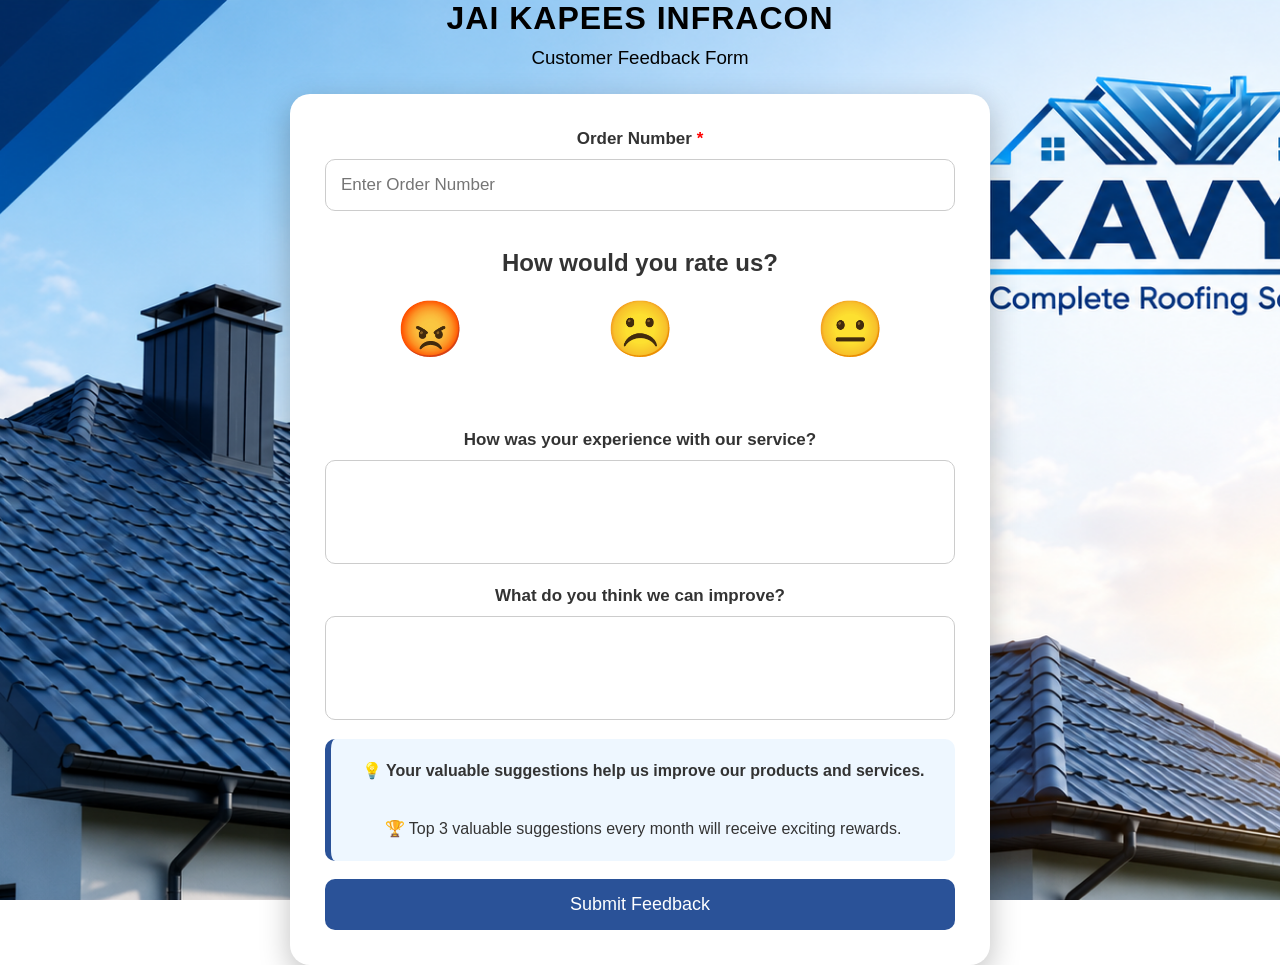
==== index.html @ 8fbb3305 "Update index.html" ====
<!DOCTYPE html>
<html lang="en">

<head>

    <meta charset="UTF-8">

    <meta name="viewport" content="width=device-width, initial-scale=1.0">

    <title>Customer Feedback</title>

    <link rel="stylesheet" href="style.css">

</head>

<body>

<div class="container">

    <h1>JAI KAPEES INFRACON</h1>
     <h3>Customer Feedback Form</h3>
  <div class="card">

        <label>Order Number <span>*</span></label>

        <input
            type="text"
            id="orderNo"
            placeholder="Enter Order Number">

        <br><br>

        <h2>How would you rate us?</h2>

        <div class="emoji-container">

            <span class="emoji" data-rating="1">😡</span>

            <span class="emoji" data-rating="2">☹️</span>

            <span class="emoji" data-rating="3">😐</span>

        </div>

        <p id="ratingText"></p>

        <br>

        <label>

            How was your experience with our service?

        </label>

        <textarea

            id="experience"

            rows="4"

            placeholder="Write your experience...">

        </textarea>

        <br><br>

        <label>

            What do you think we can improve?

        </label>

        <textarea

            id="improve"

            rows="4"

            placeholder="Your valuable suggestion...">

        </textarea>

        <br>

        <div class="note">

            💡

            <b>

            Your valuable suggestions help us improve our products and services.

            </b>

            <br><br>

            🏆

            Top 3 valuable suggestions every month

            will receive exciting rewards.

        </div>

        <br>

        <button id="submitBtn">

            Submit Feedback

        </button>

    </div>

</div>

<script src="script.js"></script>

</body>

</html>
---- style.css ----
*{
    margin:0;
    padding:0;
    box-sizing:border-box;
}

body{
    font-family:Segoe UI,Tahoma,Geneva,Verdana,sans-serif;
    text-align:center;
    background-image:url('Background.png');
    background-size:cover;
    background-position:center;
    background-repeat: no-repeat;
    background-attachment: fixed;
    min-height:100vh;
    display:flex;
    justify-content:center;
    align-items:center;
}
.container{

    width:100%;

    max-width:700px;

}

.logo{

    text-align:center;

    font-size:70px;

    margin-bottom:10px;

}

h1{

    text-align:center;

    color:Black;

    margin-bottom:10px;

    letter-spacing:1px;

}

h3{

    text-align:center;

    color:Black;
    margin-bottom:25px;
    font-weight:400;
}
.card{
 background:white;
 padding:35px;
 border-radius:20px;
  box-shadow:0 10px 30px rgba(0,0,0,.25);
}
label{
 font-size:17px;
 font-weight:600;
 color:#333;
}
label span{
 color:red;

}

input{

    width:100%;

    padding:15px;

    margin-top:10px;

    border-radius:10px;

    border:1px solid #ccc;

    font-size:17px;

}

input:focus{

    outline:none;

    border:2px solid #2a5298;

}

textarea{

    width:100%;

    padding:15px;

    margin-top:10px;

    border-radius:10px;

    border:1px solid #ccc;

    resize:none;

    font-size:16px;

}

textarea:focus{

    outline:none;

    border:2px solid #2a5298;

}

h2{

    text-align:center;

    color:#333;

    margin:20px 0;

}

.emoji-container{

    display:flex;

    justify-content:space-around;

    align-items:center;

    margin:20px 0;

}

.emoji{

    font-size:55px;

    cursor:pointer;

    transition:.3s;

}

.emoji:hover{

    transform:scale(1.35);

}

.selected{

    transform:scale(1.5);

    filter:drop-shadow(0 0 8px gold);

}

#ratingText{

    text-align:center;

    font-size:20px;

    color:#2a5298;

    font-weight:bold;

    height:30px;

}

.note{

    background:#eef7ff;

    border-left:6px solid #2a5298;

    padding:18px;

    border-radius:10px;

    line-height:1.8;

    color:#333;

    margin-top:15px;

}

button{

    width:100%;

    padding:15px;

    background:#2a5298;

    color:white;

    font-size:18px;

    border:none;

    border-radius:10px;

    cursor:pointer;

    transition:.3s;

}

button:hover{

    background:#1e3c72;

    transform:scale(1.02);

}

.success{

    text-align:center;

    padding:40px;

}

.success h2{

    color:green;

    margin-bottom:20px;

}

.success p{

    font-size:18px;

    color:#555;

}

@media(max-width:768px){

.card{

padding:25px;

}

.emoji{

font-size:45px;

}

h1{

font-size:28px;

}

}
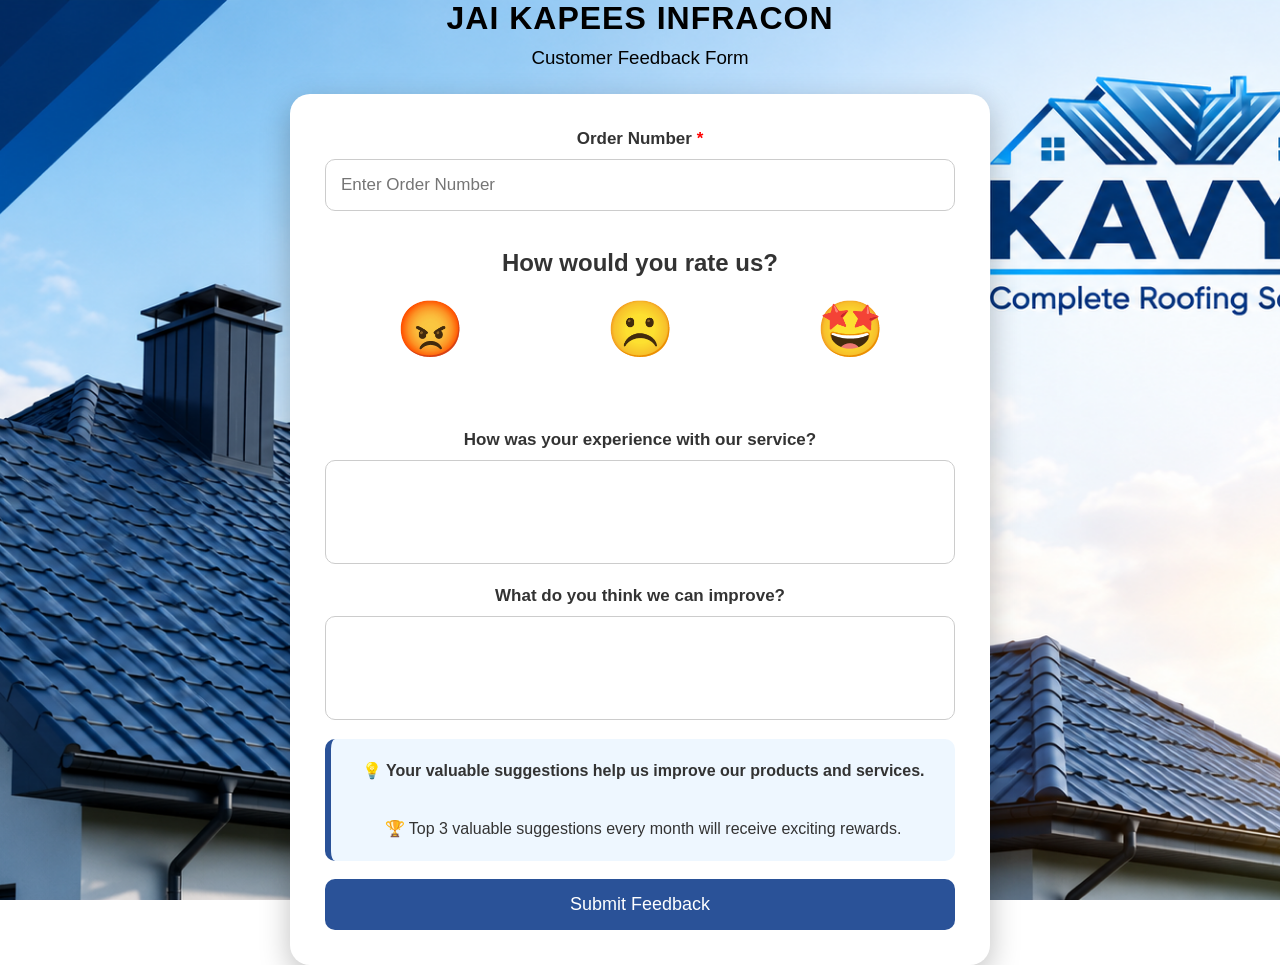
==== commit abba60fe: "Update index.html" ====
--- a/index.html
+++ b/index.html
@@ -38,7 +38,7 @@
 
             <span class="emoji" data-rating="2">☹️</span>
 
-            <span class="emoji" data-rating="3">😐</span>
+            <span class="emoji" data-rating="3">🤩</span>
 
         </div>
 
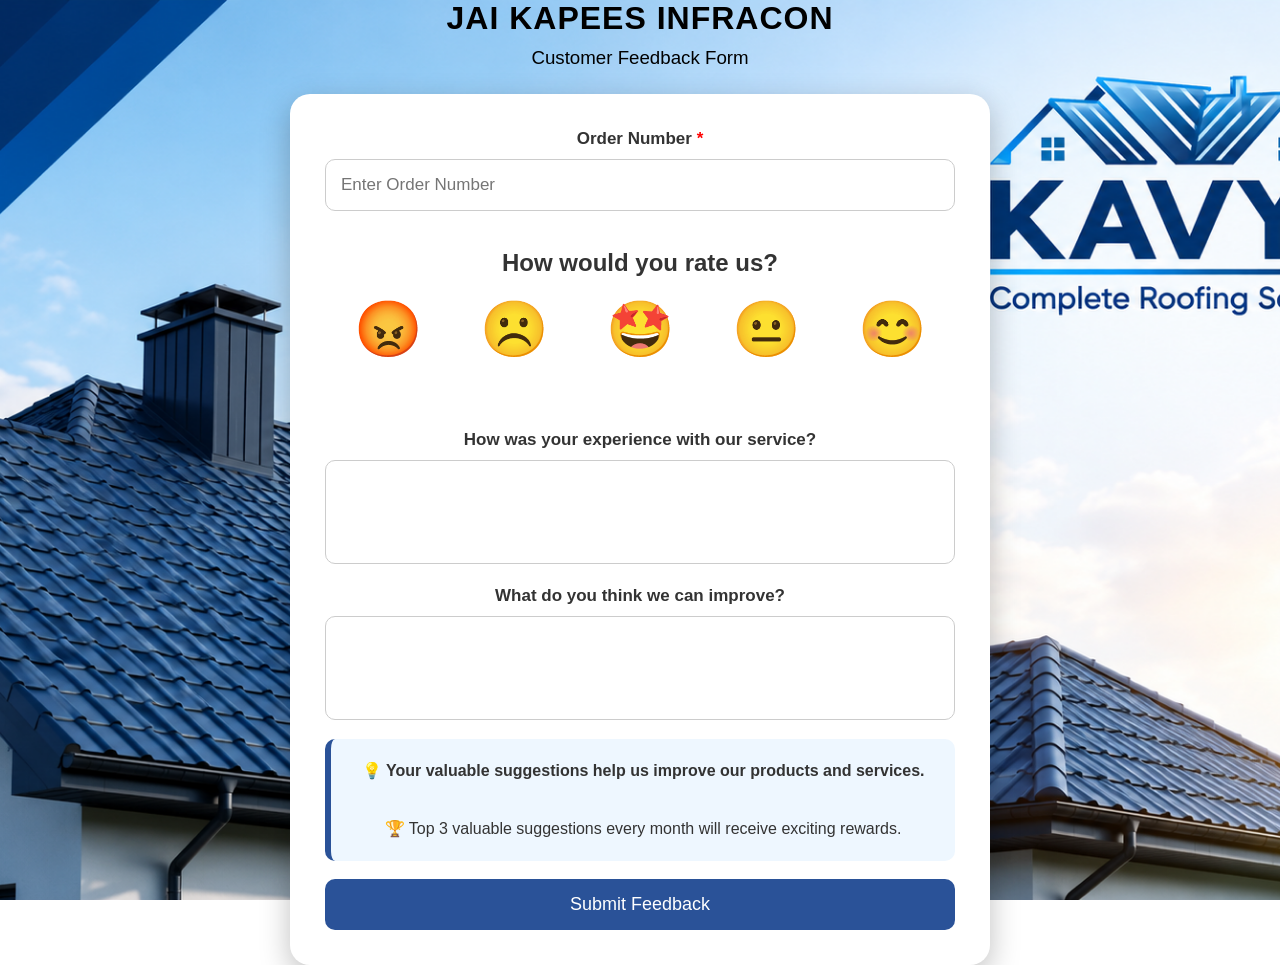
==== commit b6df793f: "Update index.html" ====
--- a/index.html
+++ b/index.html
@@ -39,6 +39,10 @@
             <span class="emoji" data-rating="2">☹️</span>
 
             <span class="emoji" data-rating="3">🤩</span>
+                                                                     
+            <span class="emoji" data-rating="3">😐</span>
+            
+           <span class="emoji" data-rating="4">😊</span>
 
         </div>
 
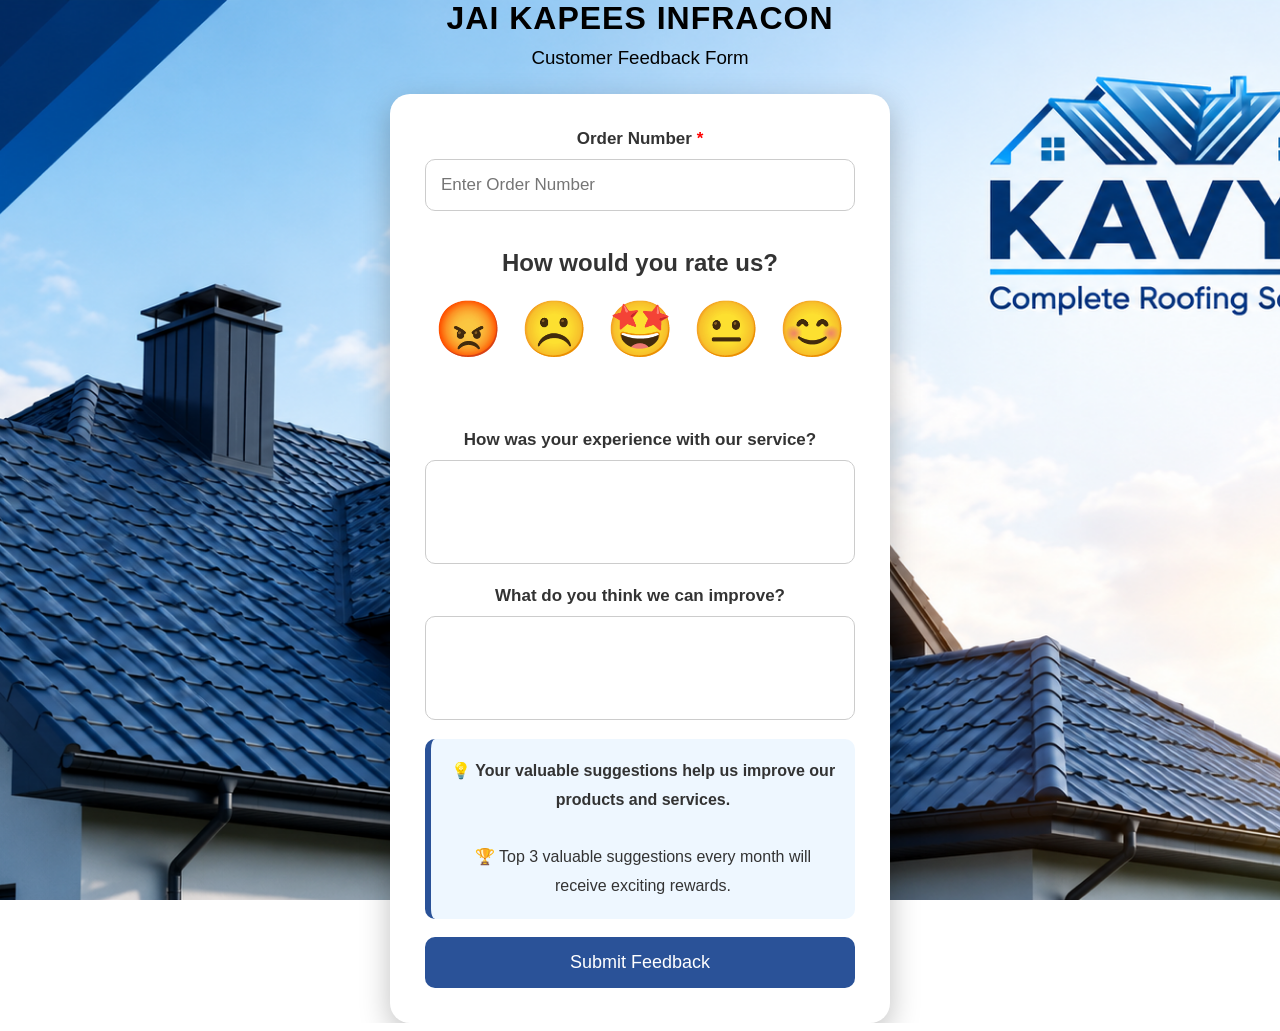
==== commit 7abd8a79: "Update index.html" ====
--- a/index.html
+++ b/index.html
@@ -34,15 +34,15 @@
 
         <div class="emoji-container">
 
-            <span class="emoji" data-rating="1">😡</span>
+            <span class="emoji" data-rating="5">😡</span>
 
-            <span class="emoji" data-rating="2">☹️</span>
+            <span class="emoji" data-rating="4">☹️</span>
 
-            <span class="emoji" data-rating="3">🤩</span>
+            <span class="emoji" data-rating="1">🤩</span>
                                                                      
-            <span class="emoji" data-rating="3">😐</span>
+            <span class="emoji" data-rating="2">😐</span>
             
-           <span class="emoji" data-rating="4">😊</span>
+           <span class="emoji" data-rating="3">😊</span>
 
         </div>
 
--- a/style.css
+++ b/style.css
@@ -21,7 +21,7 @@
 
     width:100%;
 
-    max-width:700px;
+    max-width:500px;
 
 }
 
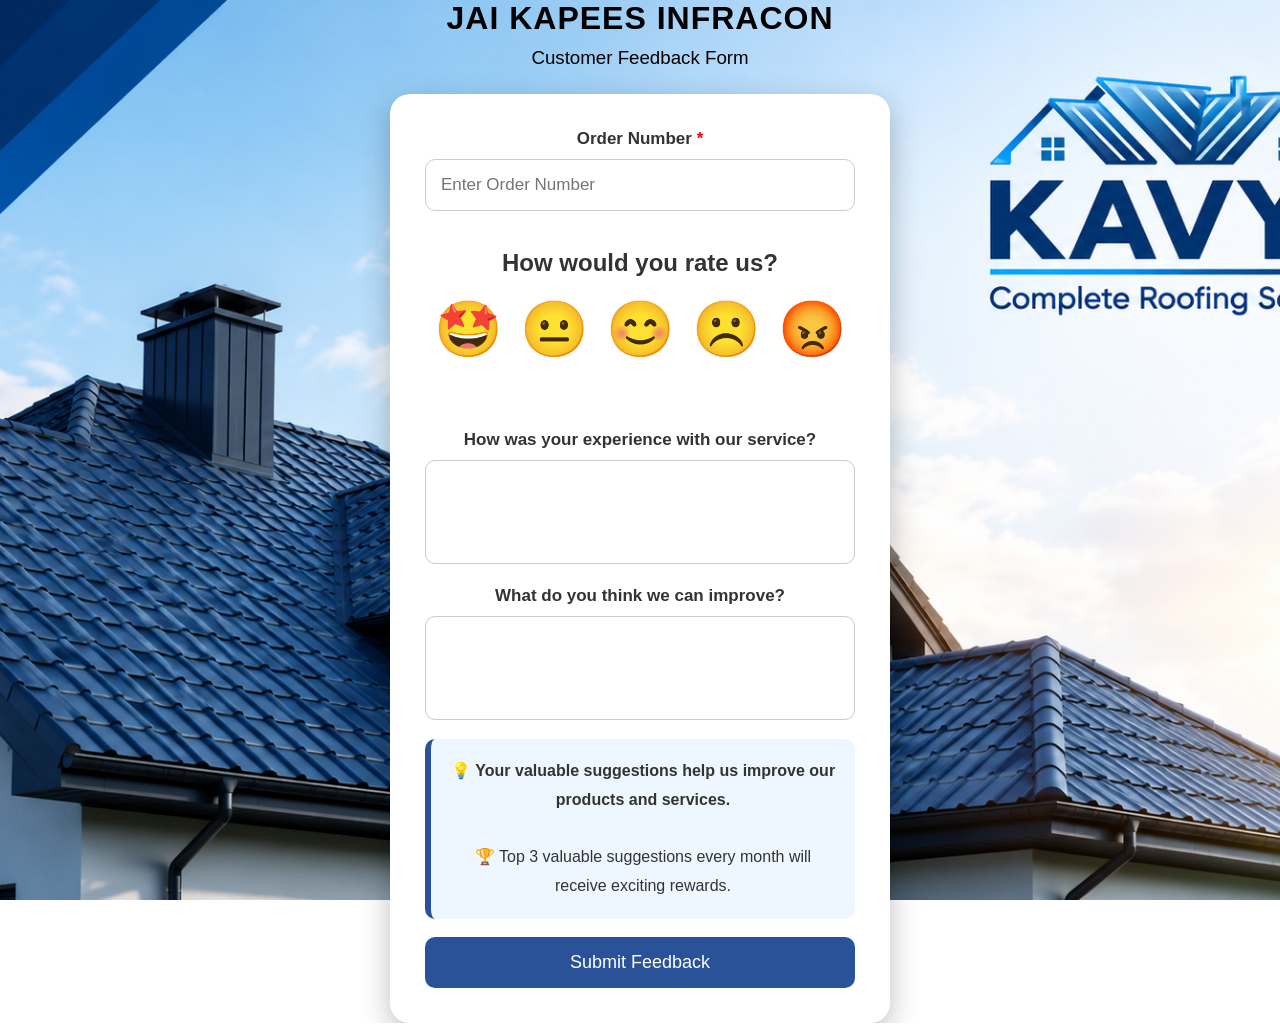
==== commit cd4d5ac8: "Update index.html" ====
--- a/index.html
+++ b/index.html
@@ -34,15 +34,15 @@
 
         <div class="emoji-container">
 
+            <span class="emoji" data-rating="1">🤩</span>
+
+            <span class="emoji" data-rating="2">😐</span> 
+
+            <span class="emoji" data-rating="3">😊</span>
+                                                                     
+            <span class="emoji" data-rating="4">☹️</span>
+            
             <span class="emoji" data-rating="5">😡</span>
-
-            <span class="emoji" data-rating="4">☹️</span>
-
-            <span class="emoji" data-rating="1">🤩</span>
-                                                                     
-            <span class="emoji" data-rating="2">😐</span>
-            
-           <span class="emoji" data-rating="3">😊</span>
 
         </div>
 
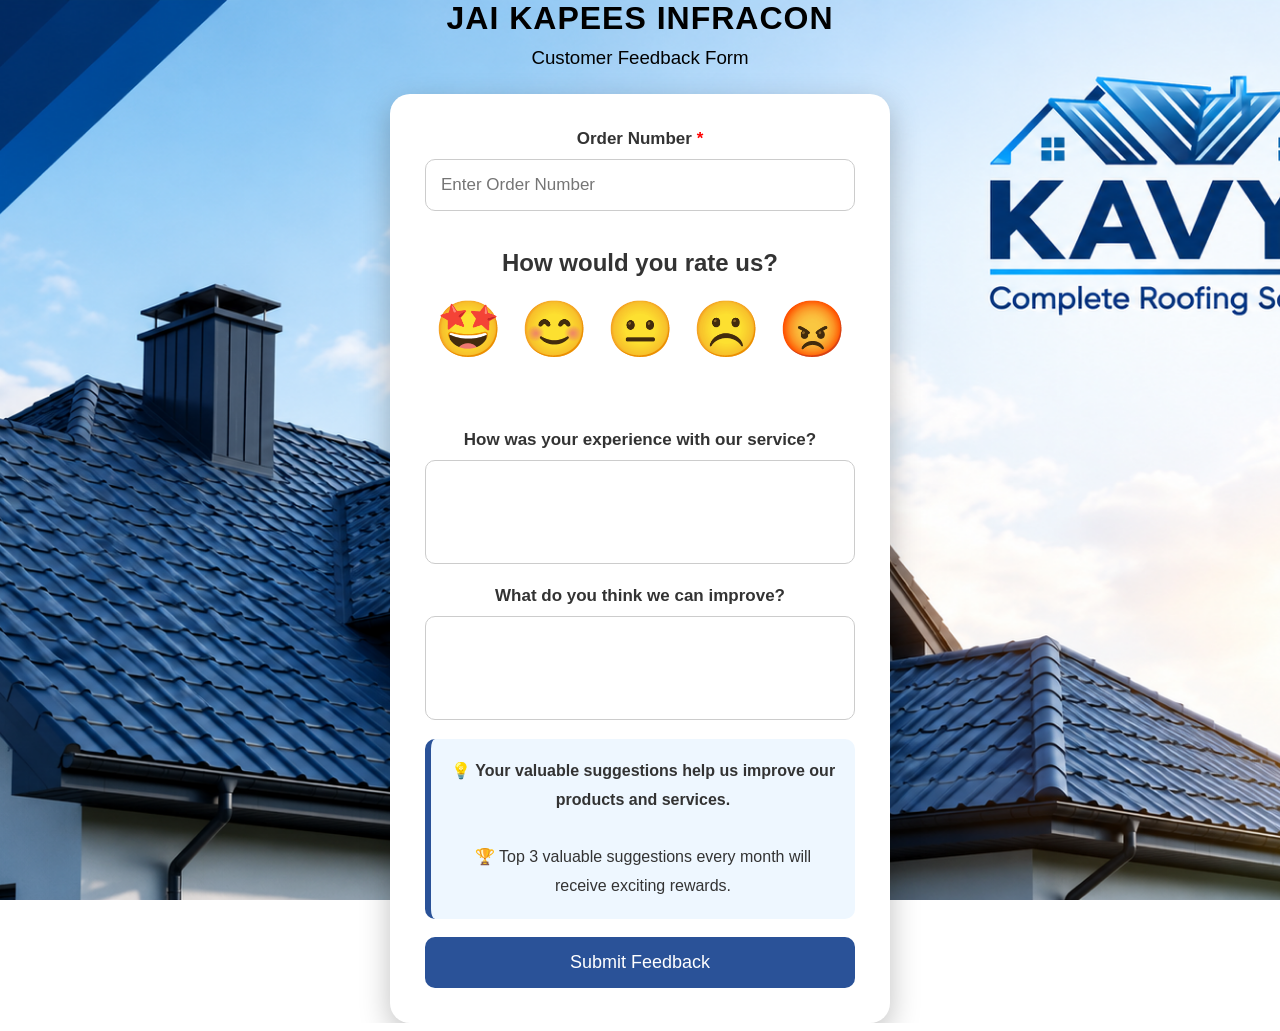
==== commit 38507dc8: "Update index.html" ====
--- a/index.html
+++ b/index.html
@@ -36,9 +36,9 @@
 
             <span class="emoji" data-rating="1">🤩</span>
 
-            <span class="emoji" data-rating="2">😐</span> 
+            <span class="emoji" data-rating="2">😊</span> 
 
-            <span class="emoji" data-rating="3">😊</span>
+            <span class="emoji" data-rating="3">😐</span>
                                                                      
             <span class="emoji" data-rating="4">☹️</span>
             
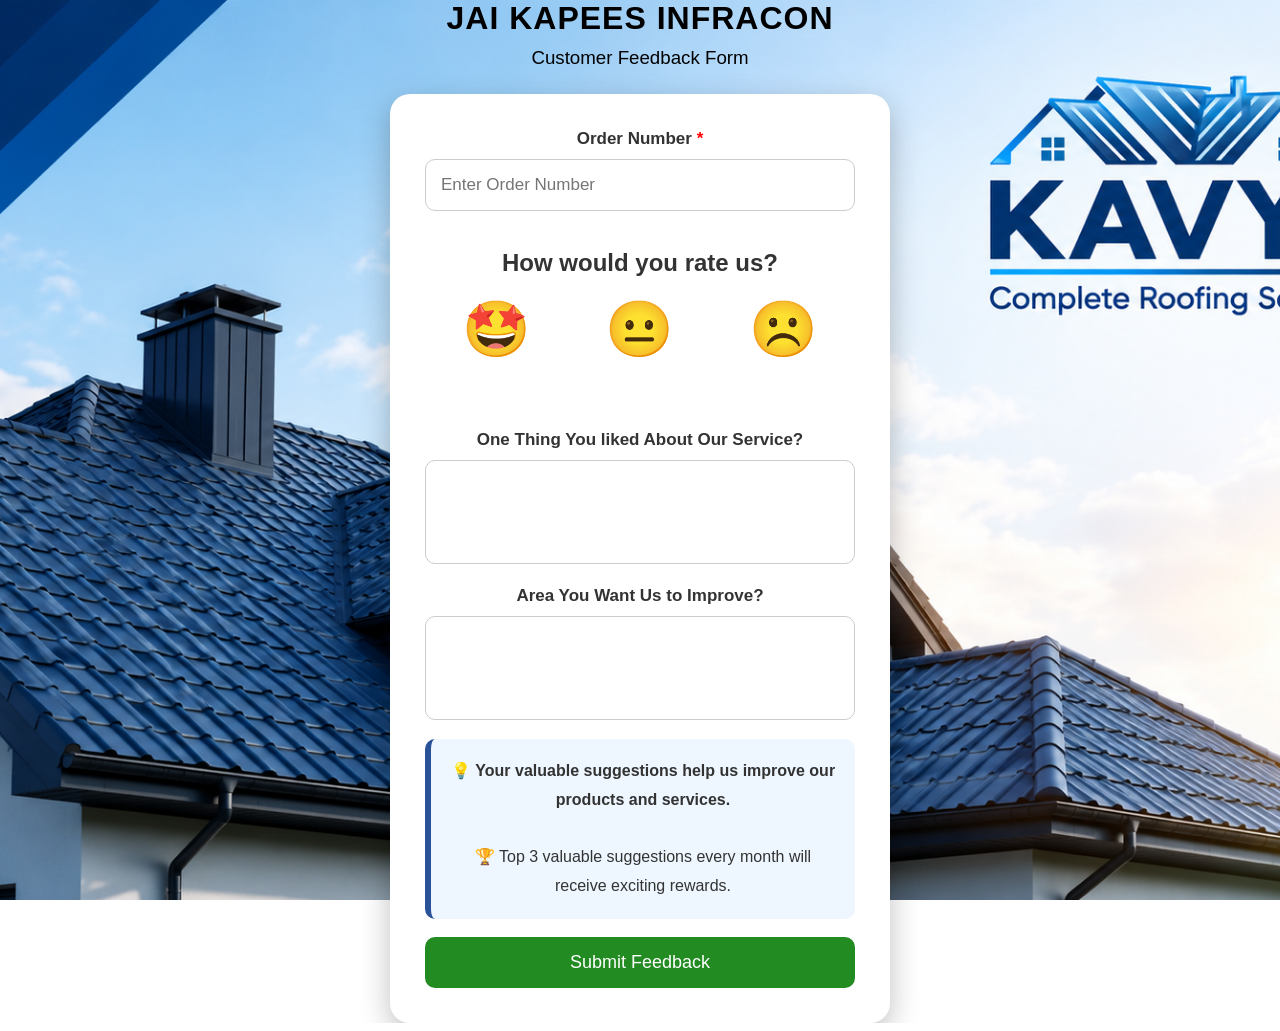
==== commit cdd20b24: "Update index.html" ====
--- a/index.html
+++ b/index.html
@@ -34,17 +34,13 @@
 
         <div class="emoji-container">
 
-            <span class="emoji" data-rating="1">🤩</span>
-
-            <span class="emoji" data-rating="2">😊</span> 
+            <span class="emoji" data-rating="1">🤩</span> 
 
             <span class="emoji" data-rating="3">😐</span>
                                                                      
             <span class="emoji" data-rating="4">☹️</span>
             
-            <span class="emoji" data-rating="5">😡</span>
-
-        </div>
+            </div>
 
         <p id="ratingText"></p>
 
@@ -52,7 +48,7 @@
 
         <label>
 
-            How was your experience with our service?
+        One Thing You liked About Our Service?
 
         </label>
 
@@ -70,7 +66,7 @@
 
         <label>
 
-            What do you think we can improve?
+            Area You Want Us to Improve?
 
         </label>
 
--- a/style.css
+++ b/style.css
@@ -18,18 +18,12 @@
     align-items:center;
 }
 .container{
-
-    width:100%;
-
+    width:100%;
     max-width:500px;
-
-}
-
+}
 .logo{
-
-    text-align:center;
-
-    font-size:70px;
+  text-align:center;
+  font-size:70px;
 
     margin-bottom:10px;
 
@@ -205,7 +199,7 @@
 
     padding:15px;
 
-    background:#2a5298;
+    background:#228B22;
 
     color:white;
 
@@ -223,7 +217,7 @@
 
 button:hover{
 
-    background:#1e3c72;
+    background:#4CAF50;
 
     transform:scale(1.02);
 
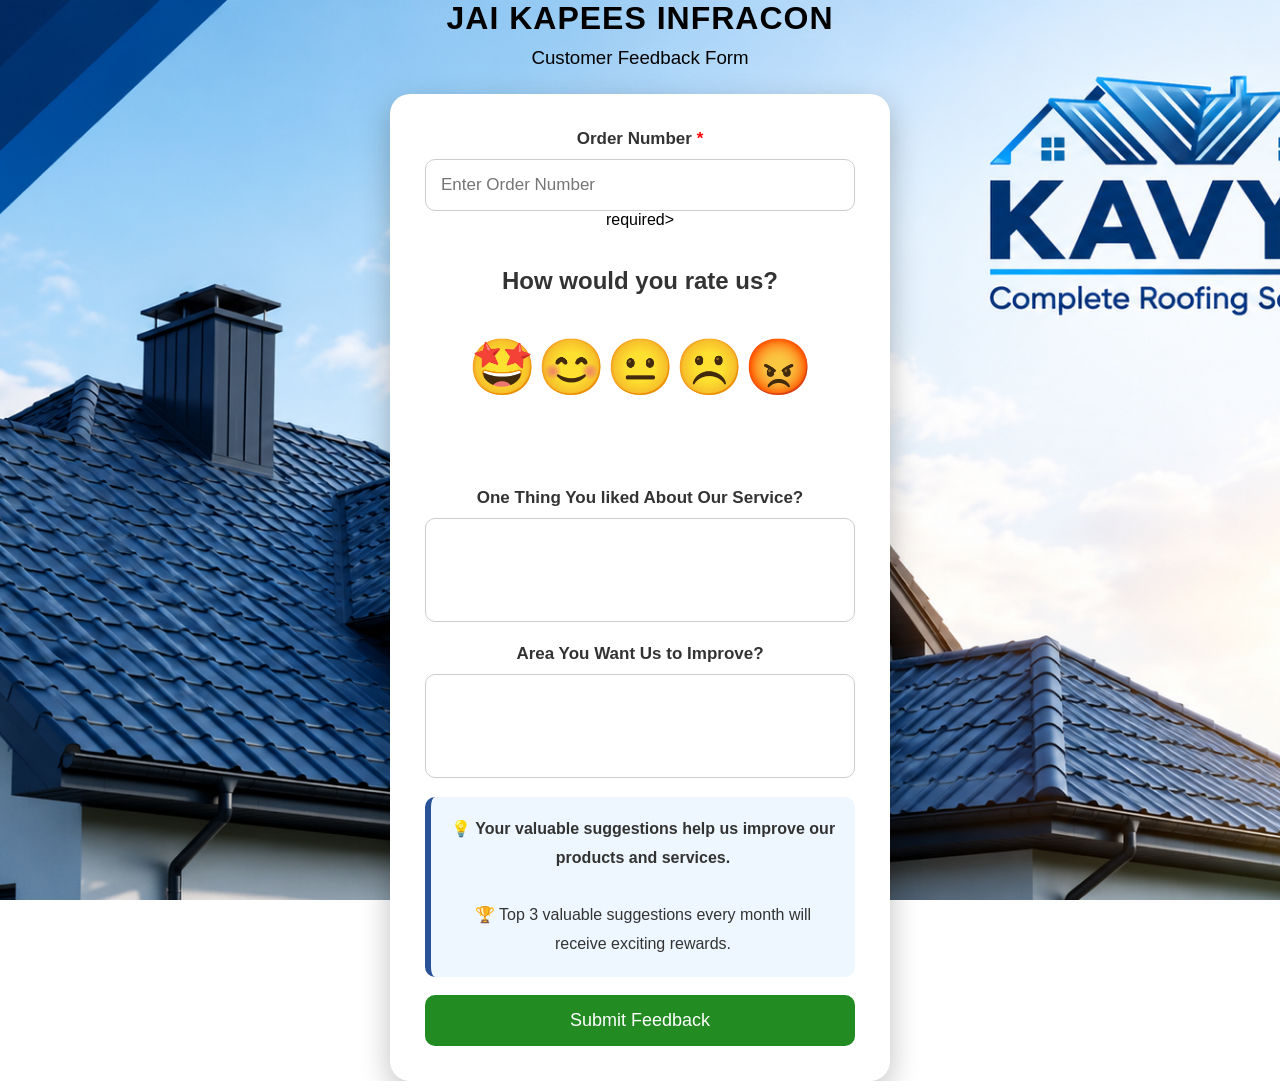
==== commit f86954e1: "Update index.html" ====
--- a/index.html
+++ b/index.html
@@ -27,6 +27,7 @@
             type="text"
             id="orderNo"
             placeholder="Enter Order Number">
+            required> 
 
         <br><br>
 
@@ -34,11 +35,19 @@
 
         <div class="emoji-container">
 
-            <span class="emoji" data-rating="1">🤩</span> 
+            <div class="emoji-container">
 
-            <span class="emoji" data-rating="3">😐</span>
-                                                                     
-            <span class="emoji" data-rating="4">☹️</span>
+    <span class="emoji" data-rating="1">🤩</span>
+
+    <span class="emoji" data-rating="2">😊</span>
+
+    <span class="emoji" data-rating="3">😐</span>
+
+    <span class="emoji" data-rating="4">☹️</span>
+
+    <span class="emoji" data-rating="5">😡</span>
+
+</div>
             
             </div>
 
@@ -58,9 +67,7 @@
 
             rows="4"
 
-            placeholder="Write your experience...">
-
-        </textarea>
+            placeholder="Write your experience..."> </textarea>
 
         <br><br>
 
@@ -76,9 +83,7 @@
 
             rows="4"
 
-            placeholder="Your valuable suggestion...">
-
-        </textarea>
+            placeholder="Your valuable suggestion..."> </textarea>
 
         <br>
 
